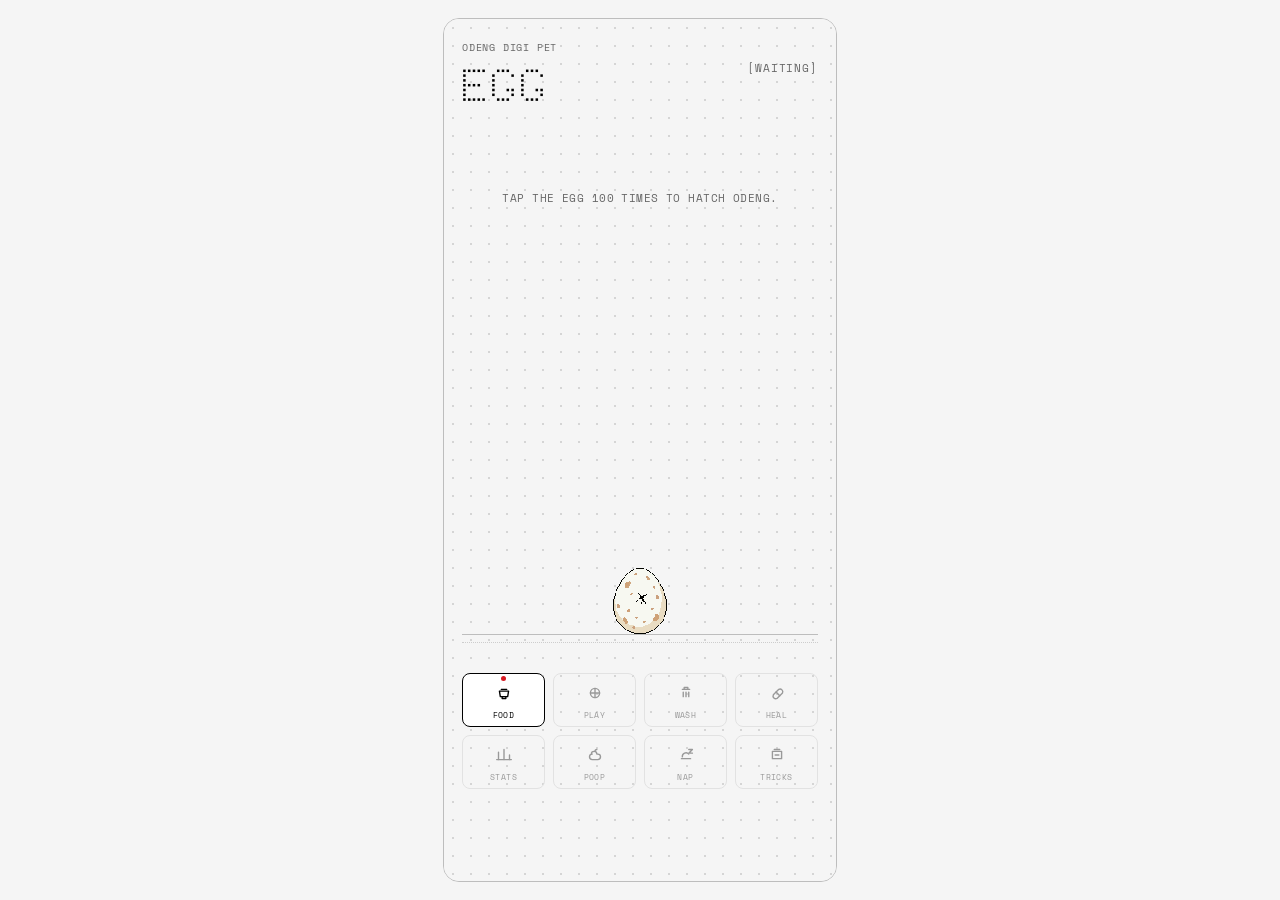
==== local-prototype/index.html @ 56052b37 "Add local Odeng Digi Pet prototype" ====
<!DOCTYPE html>
<html lang="en">
  <head>
    <meta charset="UTF-8" />
    <meta name="viewport" content="width=device-width, initial-scale=1.0" />
    <title>Odeng Digi Pet Local Prototype</title>
    <link rel="preconnect" href="https://fonts.googleapis.com" />
    <link rel="preconnect" href="https://fonts.gstatic.com" crossorigin />
    <link href="https://fonts.googleapis.com/css2?family=Doto:wght@400..700&family=Space+Grotesk:wght@300;400;500;700&family=Space+Mono:wght@400;700&display=swap" rel="stylesheet" />
    <link rel="stylesheet" href="./styles.css" />
  </head>
  <body>
    <main class="app-shell">
      <section class="device">
        <header class="device-top">
          <span class="brand">Odeng Digi Pet</span>
        </header>

        <section class="screen" id="screen-shell">
          <div class="clouds"></div>
          <div class="screen-topbar">
            <span id="screen-title">Egg</span>
            <span id="screen-mood">Waiting</span>
          </div>

          <div class="menu-grid top-row" id="top-menu"></div>

          <button id="stage-hitbox" class="stage" type="button" aria-label="Interact with Odeng">
            <div class="bars" id="mini-bars"></div>
            <div class="status-chip" id="status-chip">Egg</div>
            <div class="message" id="message"></div>
            <div class="effects" id="effects"></div>
            <div id="game-layer" class="game-layer hidden" aria-hidden="true"></div>
            <img id="pet-sprite" class="pet-sprite" alt="Odeng" />
            <div class="ground"></div>
          </button>

          <div class="action-deck" id="action-deck"></div>

          <div class="menu-grid bottom-row" id="bottom-menu"></div>
        </section>

      </section>
    </main>

    <script src="./app.js"></script>
  </body>
</html>
---- local-prototype/styles.css ----
:root {
  --black: #f5f5f5;
  --surface: #ffffff;
  --surface-raised: #f0f0f0;
  --border: #e2e2e2;
  --border-visible: #bdbdbd;
  --text-disabled: #999999;
  --text-secondary: #666666;
  --text-primary: #1a1a1a;
  --text-display: #000000;
  --accent: #d71921;
  --success: #4a9e5c;
  --warning: #d4a843;
  --dot: rgba(0, 0, 0, 0.13);
  --segment-gap: var(--black);
  --pet-lift: 0px;
}

* {
  box-sizing: border-box;
}

html,
body {
  margin: 0;
  min-height: 100%;
  background: var(--black);
  color: var(--text-primary);
  font-family: "Space Grotesk", "DM Sans", system-ui, sans-serif;
}

body {
  min-height: 100vh;
  min-height: 100svh;
  display: grid;
  place-items: center;
}

button {
  font: inherit;
}

.app-shell {
  width: min(100vw, 430px);
  height: min(100svh, 900px);
  min-height: 680px;
  padding: 18px;
}

.device {
  position: relative;
  width: 100%;
  height: 100%;
  border: 1px solid var(--border-visible);
  border-radius: 16px;
  background: var(--black);
  overflow: hidden;
}

.device::before {
  content: "";
  position: absolute;
  inset: 12px;
  border: 1px solid var(--border);
  border-radius: 10px;
  pointer-events: none;
  animation: device-breathe 4.8s ease-in-out infinite;
}

.device-top {
  position: absolute;
  left: 18px;
  top: 16px;
  z-index: 8;
}

.brand {
  font-family: "Space Mono", "JetBrains Mono", monospace;
  font-size: 10px;
  line-height: 1;
  letter-spacing: 0.08em;
  text-transform: uppercase;
  color: var(--text-secondary);
}

.screen {
  position: absolute;
  inset: 0;
  overflow: hidden;
  background:
    radial-gradient(circle, var(--dot) 1px, transparent 1px) 0 0 / 18px 18px,
    var(--black);
}

.screen::after {
  display: none;
}

.clouds {
  display: none;
}

.screen-topbar {
  position: absolute;
  left: 18px;
  right: 18px;
  top: 44px;
  z-index: 8;
  display: flex;
  align-items: flex-start;
  justify-content: space-between;
  gap: 16px;
  pointer-events: none;
}

#screen-title {
  max-width: 210px;
  font-family: "Doto", "Space Mono", monospace;
  font-size: clamp(34px, 10vw, 48px);
  line-height: 0.92;
  color: var(--text-display);
  text-transform: uppercase;
  overflow-wrap: anywhere;
}

#screen-mood,
.status-chip {
  font-family: "Space Mono", "JetBrains Mono", monospace;
  font-size: 11px;
  line-height: 1;
  letter-spacing: 0.08em;
  color: var(--text-secondary);
  text-transform: uppercase;
}

#screen-mood::before,
.status-chip::before {
  content: "[";
}

#screen-mood::after,
.status-chip::after {
  content: "]";
}

.menu-grid {
  position: absolute;
  left: 18px;
  right: 18px;
  z-index: 9;
  display: grid;
  grid-template-columns: repeat(4, minmax(0, 1fr));
  gap: 8px;
}

.top-row {
  top: auto;
  bottom: 154px;
}

.bottom-row {
  bottom: 92px;
}

.menu-icon {
  position: relative;
  min-width: 0;
  height: 54px;
  padding: 6px 4px 5px;
  border: 1px solid var(--border);
  border-radius: 8px;
  background: transparent;
  color: var(--text-disabled);
  display: grid;
  place-items: center;
  gap: 3px;
  cursor: pointer;
  transition:
    border-color 180ms ease,
    color 180ms ease,
    background 180ms ease,
    transform 180ms ease;
}

.menu-icon.active {
  border-color: var(--text-display);
  color: var(--text-display);
  background: var(--surface);
}

.menu-icon.active::before {
  content: "";
  position: absolute;
  width: 5px;
  height: 5px;
  margin-top: -43px;
  border-radius: 50%;
  background: var(--accent);
  animation: signal-dot 1.65s steps(2, end) infinite;
}

.menu-icon:active {
  transform: translateY(1px);
}

.menu-svg {
  width: 22px;
  height: 22px;
  fill: none;
  stroke: currentColor;
  stroke-width: 1.5;
  stroke-linecap: round;
  stroke-linejoin: round;
}

.menu-label {
  font-family: "Space Mono", "JetBrains Mono", monospace;
  font-size: 8px;
  line-height: 1;
  letter-spacing: 0.06em;
  text-transform: uppercase;
}

.stage {
  position: absolute;
  left: 18px;
  right: 18px;
  top: 128px;
  bottom: 222px;
  padding: 0;
  margin: 0;
  border: 0;
  background: transparent;
  cursor: default;
  overflow: hidden;
  text-align: left;
}

.status-chip {
  position: absolute;
  right: 0;
  top: 0;
  z-index: 5;
  display: none;
}

.bars {
  position: absolute;
  left: 0;
  right: 0;
  top: 24px;
  z-index: 6;
}

.stats-bars {
  display: grid;
  grid-template-columns: 1fr;
  gap: 24px;
}

.stats-panel,
.age-panel {
  background: transparent;
  border: 0;
}

.stats-panel {
  display: grid;
  gap: 14px;
}

.stats-kicker,
.age-heading {
  font-family: "Space Mono", "JetBrains Mono", monospace;
  font-size: 11px;
  line-height: 1;
  letter-spacing: 0.08em;
  text-transform: uppercase;
  color: var(--text-secondary);
}

.age-panel {
  display: grid;
  gap: 8px;
  padding-top: 10px;
  border-top: 1px solid var(--border);
}

.age-primary {
  font-family: "Doto", "Space Mono", monospace;
  font-size: 46px;
  line-height: 0.95;
  color: var(--text-display);
  text-transform: uppercase;
}

.age-secondary,
.age-stage {
  font-family: "Space Mono", "JetBrains Mono", monospace;
  font-size: 11px;
  line-height: 1.2;
  letter-spacing: 0.06em;
  color: var(--text-secondary);
  text-transform: uppercase;
}

.mini-bar {
  display: grid;
  grid-template-columns: 48px minmax(0, 1fr) 34px;
  align-items: center;
  gap: 10px;
  font-family: "Space Mono", "JetBrains Mono", monospace;
  font-size: 11px;
  line-height: 1;
  letter-spacing: 0.04em;
}

.mini-label {
  color: var(--text-secondary);
  text-transform: uppercase;
}

.mini-value {
  color: var(--text-display);
  text-align: right;
}

.mini-track {
  height: 9px;
  background:
    repeating-linear-gradient(90deg, transparent 0 11px, var(--segment-gap) 11px 13px),
    var(--border);
  overflow: hidden;
}

.mini-fill {
  height: 100%;
  background:
    repeating-linear-gradient(90deg, transparent 0 11px, var(--segment-gap) 11px 13px),
    var(--text-display);
}

.message {
  position: absolute;
  left: 0;
  right: 0;
  top: 44px;
  z-index: 6;
  min-height: 15px;
  text-align: center;
  font-family: "Space Mono", "JetBrains Mono", monospace;
  font-size: 11px;
  line-height: 1.35;
  letter-spacing: 0.04em;
  color: var(--text-secondary);
  text-transform: uppercase;
  white-space: pre-line;
}

.message.stats-note {
  display: none;
}

.message.play-note {
  top: 34px;
}

.effects {
  position: absolute;
  inset: 0;
  z-index: 3;
  pointer-events: none;
}

.game-layer {
  position: absolute;
  inset: 18px 0 38px;
  z-index: 4;
  pointer-events: none;
}

.game-hud {
  position: absolute;
  top: 0;
  left: 50%;
  transform: translateX(-50%);
  z-index: 5;
  display: inline-flex;
  gap: 14px;
  font-family: "Space Mono", "JetBrains Mono", monospace;
  font-size: 10px;
  line-height: 1;
  letter-spacing: 0.06em;
  color: var(--text-secondary);
  text-transform: uppercase;
}

.game-entity {
  position: absolute;
  bottom: 8px;
  width: 40px;
  height: 40px;
  transform: translateX(-50%);
  object-fit: contain;
  object-position: center bottom;
  image-rendering: pixelated;
}

.game-bark-wave {
  position: absolute;
  bottom: 7px;
  width: 14px;
  height: 3px;
  background: var(--text-display);
  box-shadow:
    -6px -4px 0 0 rgba(0, 0, 0, 0.78),
    -10px 4px 0 0 rgba(0, 0, 0, 0.58),
    -18px 0 0 0 rgba(0, 0, 0, 0.42),
    -24px -6px 0 0 rgba(0, 0, 0, 0.28),
    -30px 6px 0 0 rgba(0, 0, 0, 0.18);
  opacity: 0;
  transform-origin: right center;
  transform: translateX(0) scaleX(0.28);
}

.game-bark-wave.active {
  animation: bark-wave 280ms steps(4, end) forwards;
}

.pet-sprite {
  position: absolute;
  left: var(--pet-left, 50%);
  bottom: calc(-42px + var(--pet-lift, 0px));
  width: 142px;
  height: 142px;
  transform: translateX(-50%);
  object-fit: contain;
  object-position: center bottom;
  image-rendering: pixelated;
  z-index: 2;
}

.pet-sprite.face-left {
  transform: translateX(-50%) scaleX(-1);
}

.pet-sprite.front {
  width: 122px;
  height: 122px;
  bottom: calc(-29px + var(--pet-lift, 0px));
}

.pet-sprite.front.adult-front {
  width: 150px;
  height: 150px;
  bottom: calc(-38px + var(--pet-lift, 0px));
}

.pet-sprite.sleep {
  width: 142px;
  height: 142px;
  bottom: calc(-36px + var(--pet-lift, 0px));
}

.screen[data-scene="play"] .pet-sprite {
  bottom: calc(-60px + var(--pet-lift, 0px));
}

.pet-sprite.egg {
  width: 104px;
  height: 104px;
  bottom: 10px;
}

.ground {
  position: absolute;
  left: 0;
  right: 0;
  bottom: 24px;
  z-index: 1;
  height: 1px;
  background: var(--border-visible);
}

.ground::after {
  content: "";
  position: absolute;
  left: 0;
  right: 0;
  top: 8px;
  border-top: 1px dotted var(--border-visible);
  opacity: 0.7;
}

.effect-poops,
.effect-rain,
.effect-sweep,
.effect-water,
.effect-zzz,
.effect-drink,
.effect-sparkles {
  position: absolute;
  pointer-events: none;
}

.effect-poops {
  left: 12px;
  right: 12px;
  bottom: 34px;
  height: 18px;
  z-index: 1;
}

.poop {
  position: absolute;
  bottom: 0;
  width: 15px;
  height: 11px;
  border: 1px solid var(--text-secondary);
  border-radius: 50% 50% 45% 45%;
  background: var(--black);
}

.poop::after {
  content: "";
  position: absolute;
  left: 4px;
  right: 4px;
  top: -5px;
  height: 7px;
  border: 1px solid var(--text-secondary);
  border-bottom: 0;
  border-radius: 50% 50% 0 0;
  background: var(--black);
}

.effect-sweep {
  left: 18px;
  right: 18px;
  bottom: 34px;
  height: 8px;
  background: repeating-linear-gradient(90deg, transparent 0 10px, var(--text-display) 10px 12px);
  animation: sweep 820ms steps(8, end) forwards;
}

.effect-water {
  left: 50%;
  top: 0;
  bottom: 12px;
  width: min(156px, 58%);
  transform: translateX(-50%);
  z-index: 3;
}

.water-line {
  position: absolute;
  left: var(--x, 50%);
  top: 0;
  width: 1px;
  height: 240px;
  background: var(--text-display);
  opacity: 0;
  animation: water-line-fall 760ms steps(5, end) infinite;
  animation-delay: var(--delay, 0ms);
}

.effect-rain {
  left: 10px;
  right: 10px;
  top: 8px;
  bottom: 34px;
  z-index: 1;
}

.effect-rain img {
  position: absolute;
  top: -12px;
  width: 26px;
  height: 26px;
  image-rendering: pixelated;
  object-fit: contain;
  z-index: 1;
  filter: grayscale(1) contrast(1.15);
  animation: treat-fall var(--fall-duration, 1.8s) linear forwards;
}

.effect-zzz {
  bottom: 58px;
  font-family: "Space Mono", "JetBrains Mono", monospace;
  font-size: 11px;
  letter-spacing: 0.06em;
  color: var(--text-secondary);
  transform: translateX(-50%);
}

.effect-drink {
  right: 34px;
  bottom: 34px;
  width: 34px;
  height: 42px;
  border: 1px solid var(--text-display);
  border-radius: 2px 2px 8px 8px;
  opacity: 0.9;
}

.effect-drink::before {
  content: "";
  position: absolute;
  left: 7px;
  right: 7px;
  bottom: 6px;
  height: 18px;
  border-top: 1px solid var(--text-display);
  background: repeating-linear-gradient(90deg, transparent 0 5px, rgba(0, 0, 0, 0.18) 5px 6px);
}

.effect-drink::after {
  content: "";
  position: absolute;
  left: 50%;
  top: -28px;
  width: 1px;
  height: 24px;
  transform: translateX(-50%);
  background: var(--text-display);
  animation: drink-line-drop 1.05s steps(6, end) infinite;
}

.effect-drink span {
  position: absolute;
  right: -10px;
  top: 12px;
  width: 10px;
  height: 16px;
  border: 1px solid var(--text-display);
  border-left: 0;
  border-radius: 0 8px 8px 0;
}

.effect-pill-drop {
  position: absolute;
  left: 50%;
  top: 14px;
  width: 28px;
  height: 28px;
  transform: translateX(-50%);
  object-fit: contain;
  image-rendering: pixelated;
  filter: grayscale(1) contrast(1.2);
  animation: pill-drop 1180ms ease-in forwards;
  z-index: 4;
}

.effect-sparkles {
  left: 50%;
  top: 30px;
  width: 80px;
  height: 24px;
  transform: translateX(-50%);
}

.effect-sparkles::before,
.effect-sparkles::after {
  content: "";
  position: absolute;
  width: 5px;
  height: 5px;
  border: 1px solid var(--text-display);
}

.effect-sparkles::before {
  left: 8px;
  top: 0;
}

.effect-sparkles::after {
  right: 8px;
  top: 8px;
}

.action-deck {
  position: absolute;
  left: 18px;
  right: 18px;
  bottom: 22px;
  z-index: 10;
  min-height: 44px;
  display: grid;
  gap: 8px;
  padding: 0;
  pointer-events: auto;
}

.action-deck.hidden {
  display: none !important;
}

.deck-grid {
  display: grid;
  gap: 8px;
}

.deck-one {
  grid-template-columns: minmax(140px, 0.5fr);
  justify-content: center;
}

.deck-two {
  grid-template-columns: repeat(2, minmax(0, 1fr));
}

.deck-four {
  grid-template-columns: repeat(4, minmax(0, 1fr));
}

.deck-three {
  grid-template-columns: repeat(3, minmax(0, 1fr));
}

.deck-action,
.deck-info {
  min-height: 44px;
  border: 1px solid var(--border-visible);
  border-radius: 999px;
  background: var(--black);
  color: var(--text-primary);
  display: inline-flex;
  align-items: center;
  justify-content: center;
  gap: 8px;
  padding: 0 14px;
  font-family: "Space Mono", "JetBrains Mono", monospace;
  font-size: 11px;
  line-height: 1;
  letter-spacing: 0.06em;
  text-transform: uppercase;
  cursor: pointer;
  pointer-events: auto;
  transition:
    background 160ms ease,
    color 160ms ease,
    border-color 160ms ease,
    transform 160ms ease;
}

.deck-svg {
  width: 18px;
  height: 18px;
  fill: none;
  stroke: currentColor;
  stroke-width: 1.45;
  stroke-linecap: round;
  stroke-linejoin: round;
}

.deck-info {
  color: var(--text-secondary);
  border-color: var(--border);
  cursor: default;
}

.deck-action.active,
.deck-action:active {
  background: var(--text-display);
  color: var(--black);
  border-color: var(--text-display);
  transform: translateY(1px);
}

.screen[data-scene="tricks"] .message {
  top: 30px;
  font-size: 13px;
  color: var(--text-display);
}

.screen[data-scene="stats"] .stage {
  top: 120px;
}

.screen[data-scene="stats"] .status-chip {
  display: none;
}

.hidden {
  display: none !important;
}

@keyframes treat-fall {
  0% {
    transform: translateY(0) rotate(0deg) scale(1);
    opacity: 0;
  }
  12% {
    opacity: 1;
  }
  100% {
    transform: translateY(var(--fall-distance, 220px)) rotate(12deg) scale(1.04);
    opacity: 1;
  }
}

@keyframes bark-wave {
  0% { opacity: 0.98; transform: translateX(0) scaleX(0.28); }
  100% { opacity: 0; transform: translateX(42px) scaleX(1.65); }
}

@keyframes pill-drop {
  0% { transform: translateX(-50%) translateY(-10px); opacity: 0; }
  20% { opacity: 1; }
  100% { transform: translateX(-50%) translateY(var(--pill-distance, 128px)); opacity: 1; }
}

@keyframes water-line-fall {
  0% { transform: translateY(-18px); opacity: 0; }
  18% { opacity: 0.42; }
  100% { transform: translateY(220px); opacity: 0; }
}

@keyframes drink-line-drop {
  0% { transform: translateX(-50%) translateY(-10px); opacity: 0; }
  25% { opacity: 1; }
  100% { transform: translateX(-50%) translateY(28px); opacity: 0; }
}

@keyframes signal-dot {
  0%, 55% { opacity: 1; }
  56%, 100% { opacity: 0.25; }
}

@keyframes device-breathe {
  0%, 100% { opacity: 0.75; }
  50% { opacity: 1; }
}

@keyframes sweep {
  0% { clip-path: inset(0 100% 0 0); }
  100% { clip-path: inset(0 0 0 0); }
}

@media (max-width: 420px) {
  .app-shell {
    width: 100vw;
    height: 100svh;
    min-height: 620px;
    padding: 0;
  }

  .device {
    border-radius: 0;
    border-left: 0;
    border-right: 0;
  }

  .device::before {
    inset: 10px;
  }

  .screen-topbar,
  .menu-grid,
  .stage,
  .action-deck {
    left: 14px;
    right: 14px;
  }

  #screen-title {
    font-size: 36px;
  }

  .top-row {
    bottom: 154px;
  }

  .stage {
    top: 122px;
    bottom: 220px;
  }
}

@media (prefers-reduced-motion: reduce) {
  .device::before,
  .menu-icon.active::before,
  .water-line,
  .effect-rain img,
  .effect-pill-drop,
  .effect-drink::after,
  .game-bark-wave.active,
  .effect-sweep {
    animation-duration: 1ms !important;
    animation-iteration-count: 1 !important;
  }
}
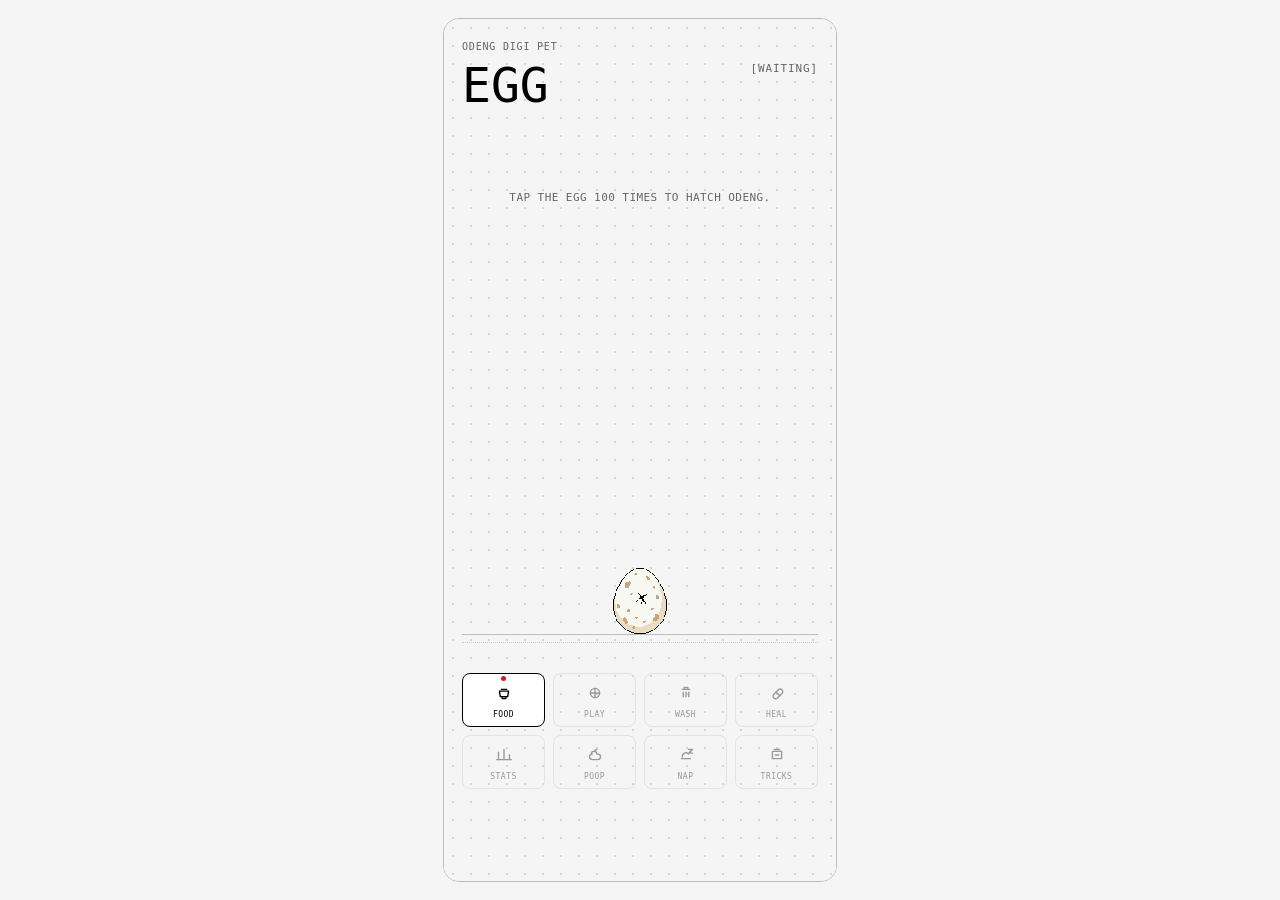
==== commit 99417294: "Clean public prototype security exposure" ====
--- a/local-prototype/index.html
+++ b/local-prototype/index.html
@@ -4,9 +4,6 @@
     <meta charset="UTF-8" />
     <meta name="viewport" content="width=device-width, initial-scale=1.0" />
     <title>Odeng Digi Pet Local Prototype</title>
-    <link rel="preconnect" href="https://fonts.googleapis.com" />
-    <link rel="preconnect" href="https://fonts.gstatic.com" crossorigin />
-    <link href="https://fonts.googleapis.com/css2?family=Doto:wght@400..700&family=Space+Grotesk:wght@300;400;500;700&family=Space+Mono:wght@400;700&display=swap" rel="stylesheet" />
     <link rel="stylesheet" href="./styles.css" />
   </head>
   <body>
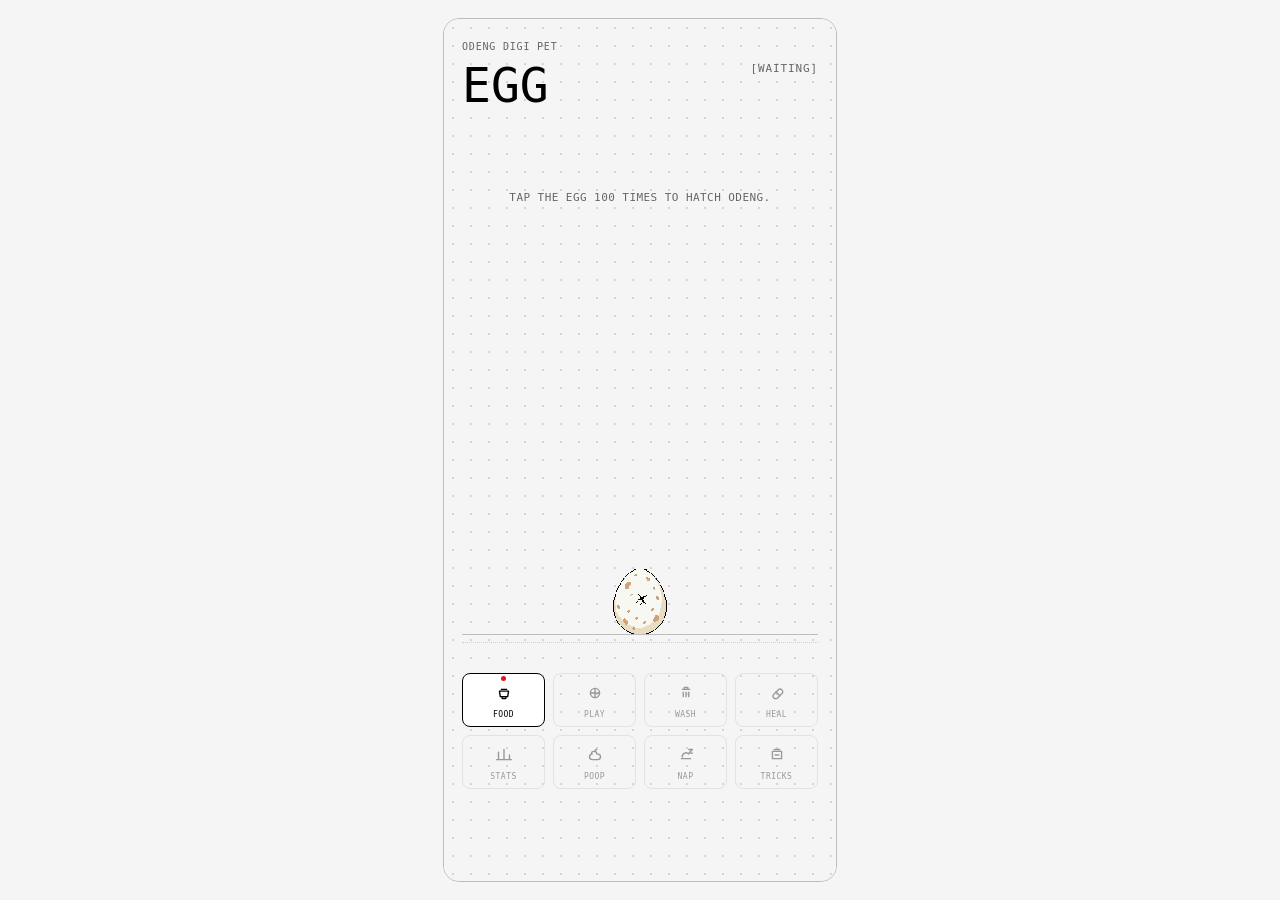
==== commit 72acd449: "Bust prototype asset cache" ====
--- a/local-prototype/index.html
+++ b/local-prototype/index.html
@@ -4,7 +4,7 @@
     <meta charset="UTF-8" />
     <meta name="viewport" content="width=device-width, initial-scale=1.0" />
     <title>Odeng Digi Pet Local Prototype</title>
-    <link rel="stylesheet" href="./styles.css" />
+    <link rel="stylesheet" href="./styles.css?v=2b4ee91" />
   </head>
   <body>
     <main class="app-shell">
@@ -40,6 +40,6 @@
       </section>
     </main>
 
-    <script src="./app.js"></script>
+    <script src="./app.js?v=2b4ee91"></script>
   </body>
 </html>
--- a/local-prototype/styles.css
+++ b/local-prototype/styles.css
@@ -440,6 +440,12 @@
   z-index: 2;
 }
 
+.pet-sprite.baby-stage {
+  width: 126px;
+  height: 126px;
+  bottom: calc(-21px + var(--pet-lift, 0px));
+}
+
 .pet-sprite.face-left {
   transform: translateX(-50%) scaleX(-1);
 }
@@ -450,6 +456,12 @@
   bottom: calc(-29px + var(--pet-lift, 0px));
 }
 
+.pet-sprite.baby-stage.front {
+  width: 108px;
+  height: 108px;
+  bottom: calc(-11px + var(--pet-lift, 0px));
+}
+
 .pet-sprite.front.adult-front {
   width: 150px;
   height: 150px;
@@ -462,8 +474,18 @@
   bottom: calc(-36px + var(--pet-lift, 0px));
 }
 
+.pet-sprite.baby-stage.sleep {
+  width: 126px;
+  height: 126px;
+  bottom: calc(-19px + var(--pet-lift, 0px));
+}
+
 .screen[data-scene="play"] .pet-sprite {
   bottom: calc(-60px + var(--pet-lift, 0px));
+}
+
+.screen[data-scene="play"] .pet-sprite.baby-stage {
+  bottom: calc(-21px + var(--pet-lift, 0px));
 }
 
 .pet-sprite.egg {
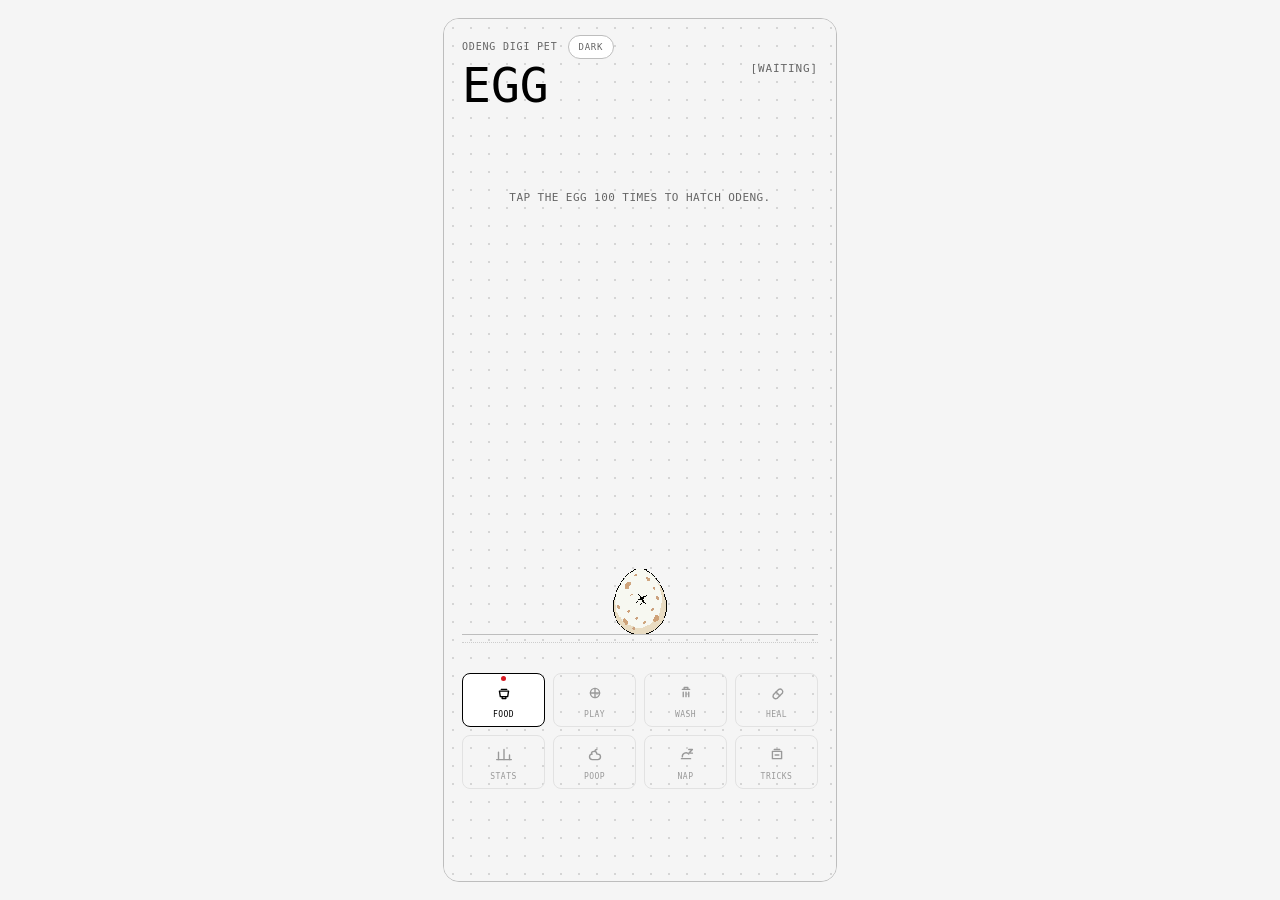
==== commit a794e259: "Restore playable design with dark mode" ====
--- a/local-prototype/index.html
+++ b/local-prototype/index.html
@@ -4,13 +4,14 @@
     <meta charset="UTF-8" />
     <meta name="viewport" content="width=device-width, initial-scale=1.0" />
     <title>Odeng Digi Pet Local Prototype</title>
-    <link rel="stylesheet" href="./styles.css?v=2b4ee91" />
+    <link rel="stylesheet" href="./styles.css?v=playable-dark-mode" />
   </head>
   <body>
     <main class="app-shell">
       <section class="device">
         <header class="device-top">
           <span class="brand">Odeng Digi Pet</span>
+          <button class="theme-toggle" id="theme-toggle" type="button" aria-pressed="false">Dark</button>
         </header>
 
         <section class="screen" id="screen-shell">
@@ -40,6 +41,6 @@
       </section>
     </main>
 
-    <script src="./app.js?v=2b4ee91"></script>
+    <script src="./app.js?v=playable-dark-mode"></script>
   </body>
 </html>
--- a/local-prototype/styles.css
+++ b/local-prototype/styles.css
@@ -16,6 +16,23 @@
   --pet-lift: 0px;
 }
 
+[data-theme="dark"] {
+  --black: #0b0b0b;
+  --surface: #151515;
+  --surface-raised: #202020;
+  --border: #2b2b2b;
+  --border-visible: #63635e;
+  --text-disabled: #70706a;
+  --text-secondary: #b7b7ae;
+  --text-primary: #f0f0ea;
+  --text-display: #ffffff;
+  --accent: #ff3b42;
+  --success: #9ccf8e;
+  --warning: #e6c15c;
+  --dot: rgba(255, 255, 255, 0.16);
+  --segment-gap: var(--black);
+}
+
 * {
   box-sizing: border-box;
 }
@@ -72,6 +89,9 @@
   left: 18px;
   top: 16px;
   z-index: 8;
+  display: inline-flex;
+  align-items: center;
+  gap: 10px;
 }
 
 .brand {
@@ -81,6 +101,30 @@
   letter-spacing: 0.08em;
   text-transform: uppercase;
   color: var(--text-secondary);
+}
+
+.theme-toggle {
+  height: 24px;
+  padding: 0 10px;
+  border: 1px solid var(--border-visible);
+  border-radius: 999px;
+  background: var(--surface);
+  color: var(--text-secondary);
+  font-family: "Space Mono", "JetBrains Mono", monospace;
+  font-size: 9px;
+  line-height: 1;
+  letter-spacing: 0.08em;
+  text-transform: uppercase;
+  cursor: pointer;
+  transition:
+    background 160ms ease,
+    border-color 160ms ease,
+    color 160ms ease,
+    transform 160ms ease;
+}
+
+.theme-toggle:active {
+  transform: translateY(1px);
 }
 
 .screen {
@@ -536,24 +580,33 @@
 .poop {
   position: absolute;
   bottom: 0;
-  width: 15px;
-  height: 11px;
-  border: 1px solid var(--text-secondary);
-  border-radius: 50% 50% 45% 45%;
-  background: var(--black);
+  width: 18px;
+  height: 14px;
+  border: 0;
+  border-radius: 0;
+  background: #7a4a22;
+  image-rendering: pixelated;
+  box-shadow:
+    3px -5px 0 #8b5628,
+    6px -9px 0 #9b6330,
+    9px -4px 0 #6a3d1d,
+    2px 2px 0 #4d2b14,
+    7px 2px 0 #4d2b14,
+    12px 1px 0 #4d2b14;
 }
 
 .poop::after {
   content: "";
   position: absolute;
-  left: 4px;
-  right: 4px;
-  top: -5px;
-  height: 7px;
-  border: 1px solid var(--text-secondary);
-  border-bottom: 0;
-  border-radius: 50% 50% 0 0;
-  background: var(--black);
+  left: 5px;
+  top: -11px;
+  width: 8px;
+  height: 8px;
+  background:
+    linear-gradient(#9b6330, #9b6330) 2px 0 / 4px 2px no-repeat,
+    linear-gradient(#8b5628, #8b5628) 0 2px / 8px 3px no-repeat,
+    linear-gradient(#6a3d1d, #6a3d1d) 2px 5px / 5px 3px no-repeat;
+  image-rendering: pixelated;
 }
 
 .effect-sweep {
